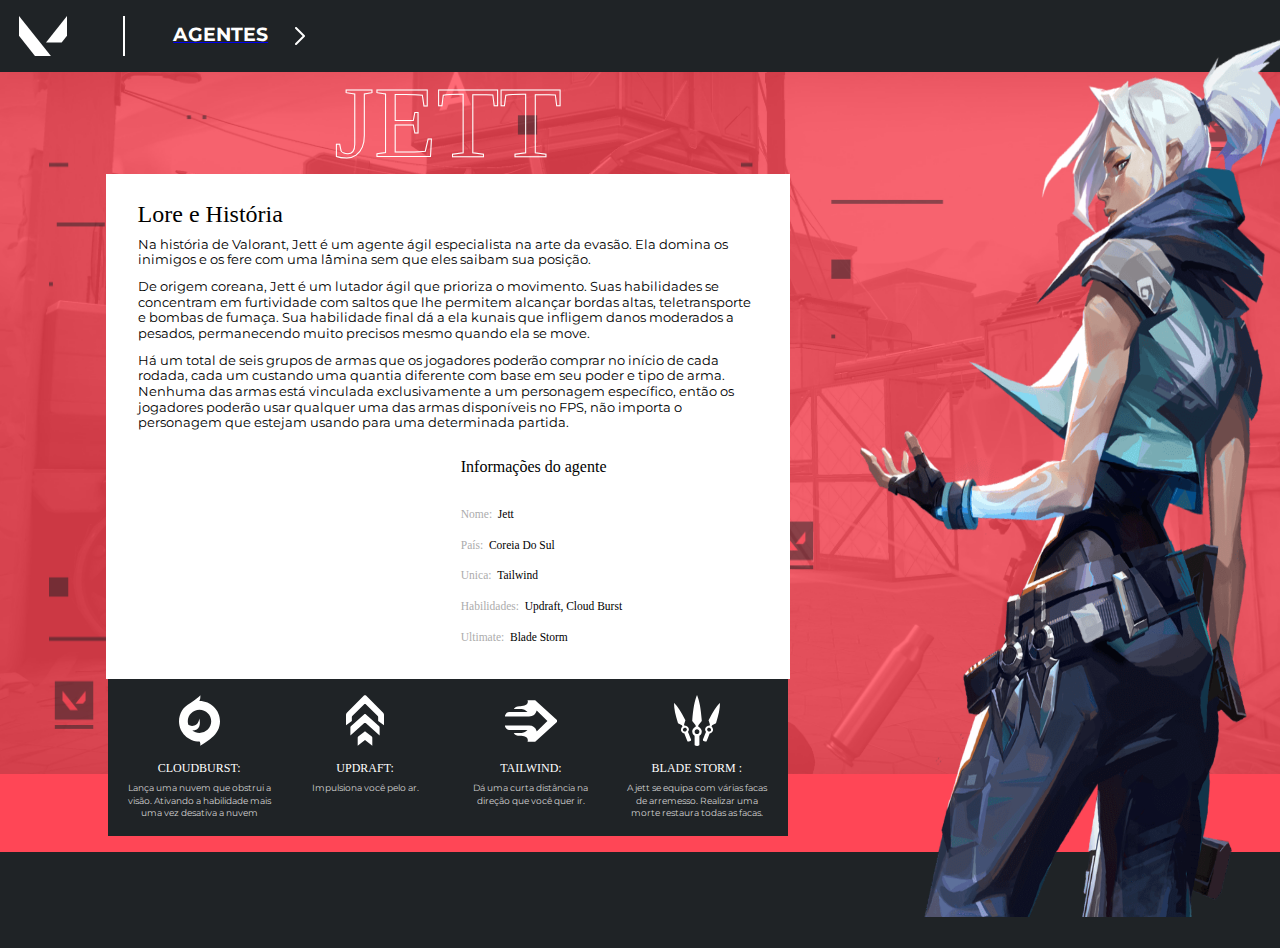
==== valorant--page/assets/Pages/jett.html @ 96baa82c "Adicionando Layout 1920" ====
<!DOCTYPE html>
<html lang="pt-br">
<head>
    <meta charset="UTF-8">
    <meta http-equiv="X-UA-Compatible" content="IE=edge">
    <meta name="viewport" content="width=device-width, initial-scale=1.0">
    <link rel="stylesheet" href="../css/reset.css">
    <link rel="stylesheet" href="../css/styles.css">
    <link rel="preconnect" href="https://fonts.googleapis.com">
    <link rel="preconnect" href="https://fonts.gstatic.com" crossorigin>
    <link href="https://fonts.googleapis.com/css2?family=Montserrat:wght@400;700&display=swap" rel="stylesheet">
    <link href="//db.onlinewebfonts.com/c/2206d6cc490084998d531e8c1b2cbb4a?family=Druk+Wide+Bold" rel="stylesheet" type="text/css"/>
    <link rel="icon" type="image/svg" href="../img/Agents/logo (1).svg">
    <title>Valorant</title>
</head>
<body>
    <header class="cabecalho">
        <img src="../img/Agents/logo (1).svg" alt="Logo do valorant" class="cabecalho__logo">
        <nav class="navbar">
            <a href="/valorant--page/index.html"><h1 class="navbar__titulo">Agentes</h1></a>
            <img src="../img/Agents/OPEN.svg" alt="Botão veja mais agentes" class="navbar__botao">
            <img src="../img/Agents/CLOSE.svg" alt="Botão veja mais agentes" class="navbar__botao2">
            <ul class="navbar__lista">
                <li class="navbar__lista--item">
                    <a href="" class="navbar__lista--link">Phoenix</a>
                </li>
                <li class="navbar__lista--item">
                    <a href="/valorant--page/assets/Pages/jett.html" class="navbar__lista--link">JEtt</a>
                </li>
                <li class="navbar__lista--item">
                    <a href="#" class="navbar__lista--link">Sova</a>
                </li>
                <li class="navbar__lista--item">
                    <a href="#" class="navbar__lista--link">Sage</a>
                </li>
            </ul>
        </nav>
    </header>

    <main class="agente jett__conteudo">
        <section class="section__jett">
            <div class="agente__bloco jett__bloco">
                <h2 class="pagina__titulo jett__titulo">JETT</h2>
                <div class="agente__conteudo">
                    <div class="bloco__lore--texto">
                        <h3 class="agente__bloco--titulo jett__bloco--titulo">Lore e História</h3>
                        <p class="agente__bloco--lore jett__bloco--lore">Na história de Valorant, Jett é um agente ágil especialista na arte da evasão. Ela domina os inimigos e os fere com uma lâmina sem que 
                            eles saibam sua posição.</p>

                        <p class="agente__bloco--lore jett__bloco--lore">De origem coreana, Jett é um lutador ágil que prioriza o movimento. Suas habilidades se concentram em furtividade com saltos que lhe 
                            permitem alcançar bordas altas, teletransporte e bombas de fumaça. Sua habilidade final dá a ela kunais que infligem danos moderados a pesados, permanecendo muito precisos mesmo 
                            quando ela se move.</p>

                        <p class="agente__bloco--lore jett__bloco--lore">Há um total de seis grupos de armas que os jogadores poderão comprar no início de cada rodada, cada um custando uma quantia diferente 
                            com base em seu poder e tipo de arma. Nenhuma das armas está vinculada exclusivamente a um personagem específico, então os jogadores poderão usar qualquer uma das armas disponíveis 
                            no FPS, não importa o personagem que estejam usando para uma determinada partida.</p>
                    </div>

                    <div class="agente__bloco--container jett__bloco--container">
                        <iframe  src="https://www.youtube.com/embed/JOVVEiw21a8" title="YouTube video player" frameborder="0" allow="accelerometer; autoplay; clipboard-write; encrypted-media; gyroscope; picture-in-picture" allowfullscreen class="skill__video"></iframe>
                        <div class="agente__atributos jett__atributos">
                            <h3 class="jett__atributos--titulo agente__atributos--titulo">Informações do agente</h3>
                                <ul class="atributos__lista">
                                    <li class="atributos__lista--items">
                                        <p class="atributo__atributo">Nome:</p>
                                        <p class="atributo__resultado">Jett</p>
                                    </li>
                                    <li class="atributos__lista--items">
                                        <p class="atributo__atributo">País:</p>
                                        <p class="atributo__resultado">Coreia Do Sul</p>
                                    </li>
                                    <li class="atributos__lista--items">
                                        <p class="atributo__atributo">Unica:</p>
                                        <p class="atributo__resultado">Tailwind</p>
                                    </li>
                                    <li class="atributos__lista--items">
                                        <p class="atributo__atributo">Habilidades:</p>
                                        <p class="atributo__resultado">Updraft, Cloud Burst</p>
                                    </li>
                                    <li class="atributos__lista--items">
                                        <p class="atributo__atributo">Ultimate:</p>
                                        <p class="atributo__resultado">Blade Storm</p>
                                    </li>
                                </ul>
                        </div>
                    </div>
                </div>
                <div class="agente__abilidades">
                    <ul class="agente__abilidades--lista">
                        <li class="agentes__abilidade">
                            <div class="habilidade__img--container habilidade__img1">
                                
                            </div>
                            <h4 class="abilidade__titulo">CLOUDBURST:</h4>
                            <p class="abilidade__desc">Lança uma nuvem que obstrui a visão. Ativando a habilidade mais uma vez desativa a nuvem
                            </p>
                        </li>
                        <li class="agentes__abilidade">
                            <div class="habilidade__img--container habilidade__img2">
                                
                            </div>
                            <h4 class="abilidade__titulo">UPDRAFT:</h4>
                            <p class="abilidade__desc">Impulsiona você pelo ar.
                            </p>
                        </li>
                        <li class="agentes__abilidade">
                            <div class="habilidade__img--container habilidade__img3">
                                
                            </div>
                            <h4 class="abilidade__titulo">TAILWIND:</h4>
                            <p class="abilidade__desc">Dá uma curta distância na direção que você quer ir.</p>
                        </li>
                        <li class="agentes__abilidade">
                            <div class="habilidade__img--container habilidade__img4">
                                
                            </div>
                            <h4 class="abilidade__titulo">BLADE STORM :</h4>
                            <p class="abilidade__desc">A jett se equipa com várias facas de arremesso. Realizar uma morte restaura todas as facas.
                            </p>
                        </li>
                    </ul>
                </div>
            </div>
            <img src="../img/jett/jett.png" alt="Agente Jett" class="jett__profile">
            
            
        </section>

    <footer class="rodape">

    </footer>
</body>
<script src="../JS/main.js"></script>
</html>
---- valorant--page/assets/css/styles.css ----
@import url("agents.css");
@import url("sova.css");
@import url("phoenix.css");
@import url("sage.css");
@import url("jett.css");

:root {
    --fonte-principal: 'Montserrat';
    --fonte-secundaria: 'Druk Wide Bold';
    --branco: #FFF;
    --preto: #000;
    --cor-primaria: #FF4656;
    --cor-secundaria: #1F2326;
    --cor-terciaria: #ACACAC;
}

body {
    font-family: var(--fonte-principal);
    font-size: 14px;
    font-weight: 400;
    color: var(--preto);
    background-color: var(--cor-secundaria);
}

/*=========Cabeçalho=========*/

.cabecalho {
    background-color: var(--cor-secundaria);
    color: var(--branco);
    display: flex;
    align-items: center;
}

.cabecalho__logo {
    padding:  0 3.5rem 0 1rem;
    margin: 1rem 1rem 1rem 0.2rem;
    border-right: 2px solid var(--branco);
}

.navbar {
    display: flex;
    align-items: center;
}

.navbar__titulo {
    font-size: 1.2rem;
    font-weight: 700;
    margin: 0 1.2rem 0 2rem;
    text-transform: uppercase;
    cursor: pointer;
    padding-bottom: 0.2rem;
    color: var(--branco);
    text-decoration: none;
}

.navbar__titulo:hover {
    border-bottom: 0.5px solid var(--branco);
}

.navbar__botao {
    padding: 0.5rem;
    cursor: pointer;
}

.navbar__botao2 {
    display: none;
    padding: 0.5rem;
    cursor: pointer;
}

.fechado {
    display: none;
}

.aberto {
    display: flex;
}

.navbar__lista {
    display: none;
    align-items: center;
    gap: 1.7rem;
    margin-left: 1rem;
}

.navbar__lista-actv {
    display: flex;
}

.navbar__lista--link {
    font-size: 1.2rem;
    font-weight: 700;
    color: var(--branco);
    text-decoration: none;
    text-transform: uppercase;
}

/*=========rodape=========*/

.rodape {
    padding: 3rem;
    background-color: var(--cor-secundaria);
}

/*=========Agentes Page=========*/

.agente {
    background-image:url("../img/jett/bg.png");
    background-repeat: no-repeat;
    background-position: top;
    background-size: contain;
    background-color: var(--cor-primaria);
    padding: 0 0 0 0;
}

.agente__bloco {
    display: grid;
    grid-template-columns: 70% 30%;
    grid-template-rows: auto auto auto;
    margin-bottom: 1rem;
}

.pagina__titulo {
    display: inline-block;
    font-family: 'Druk Wide Bold';
    font-size: 8vw;
    font-weight: 500;
    color: transparent;
    -webkit-text-stroke: 1px var(--branco);
    justify-self: center;
}

.agente__conteudo {
    background-color: var(--branco);
    width: 51vw;
    height: 52.5vh;
    padding: 1rem;
    grid-column: 1;
    grid-row: 2;
    justify-self: center;
}

.agente__bloco--titulo {
    display: inline-block;
    font-family: var(--fonte-secundaria);
    font-weight: 500;
    font-size: 1.5rem;
    margin: 0.7rem 0 0 1rem;
}

.agente__bloco--lore {
    font-family: var(--fonte-principal);
    line-height: 120%;
    margin: 0.7rem 1rem;
    font-size: 13px;
}

.agente__bloco--container {
    display: flex;
    gap: 2.5rem;
}

.skill__video {
    position: absolute;
    left: 4vw;
    width: 30.35vw;
    height: 28vh;
}

.agente__atributos {
    margin-left: 26.5vw;
    display: flex;
    flex-direction: column;
    gap: 1rem;
}

.agente__atributos--titulo {
    font-family: var(--fonte-secundaria);
    font-size: 1rem;
    margin: 1.1rem 0;
}

.atributos__lista {
    font-family: var(--fonte-secundaria);
    font-size: 11.5px;
    display: flex;
    flex-direction: column;
    gap: 1.2rem;
}

.atributos__lista--items {
    display: flex;
    gap: 0.5em;
}

.atributo__atributo {
    color: var(--cor-terciaria);
}

.agente__abilidades {
    width: 53.1vw;
    background-color: var(--cor-secundaria);
    grid-column: 1;
    grid-row: 3;
    justify-self: center;
}

.agente__abilidades--lista {
    display: grid;
    grid-template-columns: 25% 25% 25% 25%;
    padding: 0.5rem;
    text-align: center;
    color: var(--branco);
}

.agentes__abilidade {
    display: flex;
    flex-direction: column;
    align-items: center;
    justify-content: flex-start;
    padding: 0.5rem;
}

.habilidade__img--container {
    height: 4vw;
    width: 4vw;
    background-position: center;
    background-size: contain;
    background-repeat: no-repeat;
}

.habilidade__img1 {
    background-image: url("../img/jett/skill-1.svg");
}

.habilidade__img2 {
    background-image: url("../img/jett/skill-2.svg");
}

.habilidade__img3 {
    background-image: url("../img/jett/skill-3.svg");
}

.habilidade__img4 {
    background-image: url("../img/jett/skill-4.svg");
}

.habilidade__img1:hover {
    background-image: url("../img/jett/skill-1-active.svg");
}

.habilidade__img2:hover {
    background-image: url("../img/jett/skill-2-active.svg");
}

.habilidade__img3:hover {
    background-image: url("../img/jett/skill-3-active.svg");
}

.habilidade__img4:hover {
    background-image: url("../img/jett/skill-4-active.svg");
}

.abilidade__titulo {
    font-family: var(--fonte-secundaria);
    font-size: 12px;
    margin: 1rem 0 0.5rem;
}

.abilidade__desc {
    font-size: 9px;
    color: rgb(209, 209, 209);
    line-height: 140%;
}

@media screen and (min-width: 1920px) {
    .agente__bloco {
        margin-bottom: 6rem;
    }
    
    .pagina__titulo {
        font-size: 9vw;
    }
    
    .agente__conteudo {
        width: 51vw;
        height: 52.5vh;
        padding: 1rem;
    }
    
    .agente__bloco--titulo {
        font-size: 2.5rem;
        margin: 0.7rem 0 0 1rem;
    }
    
    .agente__bloco--lore {
        line-height: 125%;
        margin: 1rem 1rem;
        font-size: 1rem;
    }

    .skill__video {
        left: 4.4vw;
        width: 28.1vw;
        height: 27.5vh;
    }

    .agente__atributos--titulo {
        font-size: 1.6rem;
        margin: 1.1rem 0;
    }
    
    .atributos__lista {
        font-size: 1rem;
        gap: 1.5rem;
    }

    .agente__atributos {
        margin-left: 25.5vw;
    }

    .abilidade__titulo {
        font-size: 1rem;
    }
    
    .abilidade__desc {
        font-size: 0.7rem;
    }
}
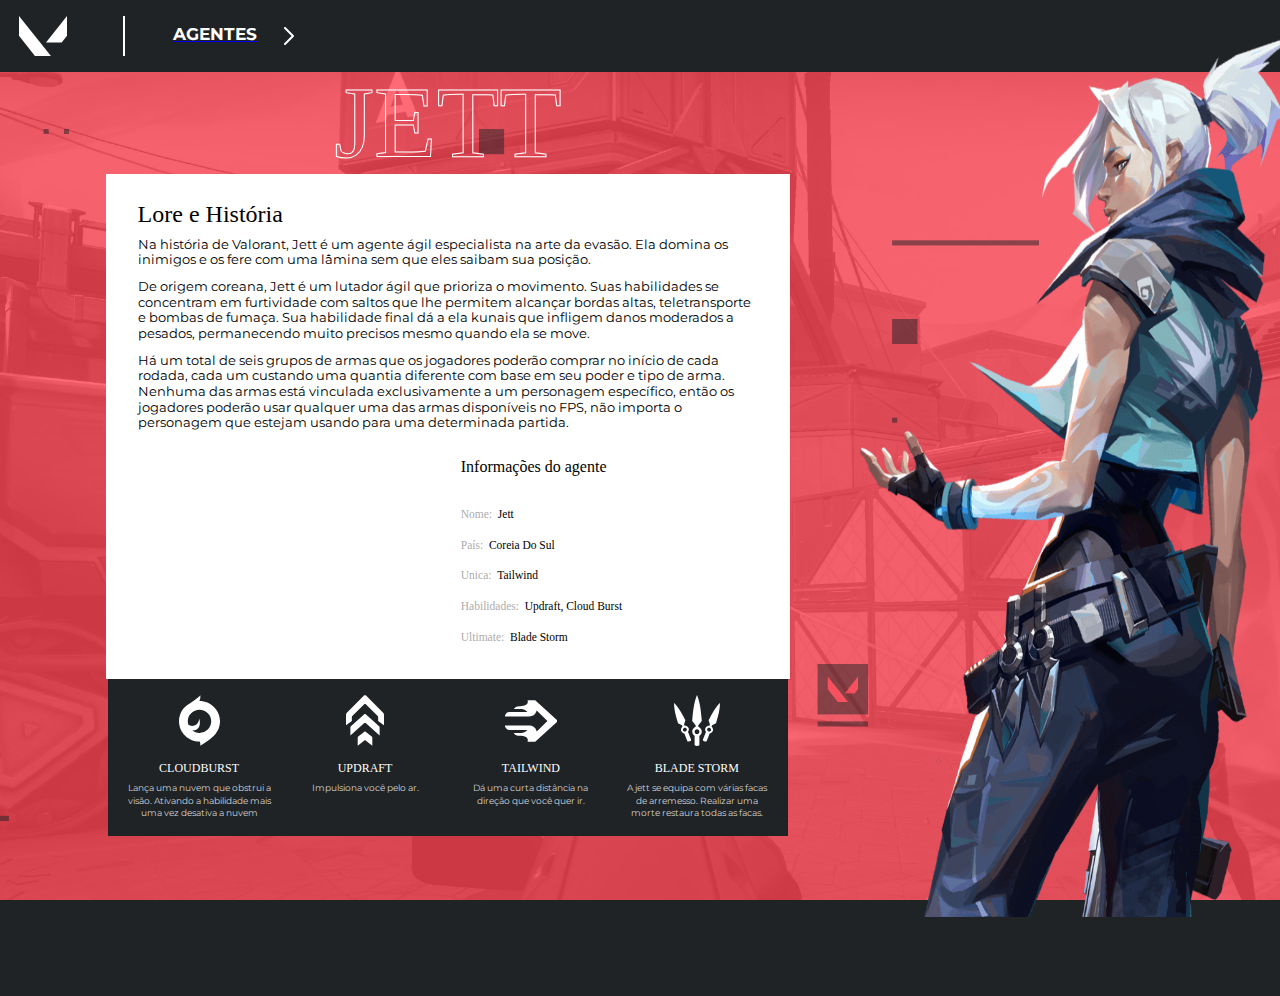
==== commit 7f711df6: "adicionando layout 1920px 1024px 1629px" ====
--- a/valorant--page/assets/Pages/jett.html
+++ b/valorant--page/assets/Pages/jett.html
@@ -85,37 +85,37 @@
                         </div>
                     </div>
                 </div>
-                <div class="agente__abilidades">
-                    <ul class="agente__abilidades--lista">
-                        <li class="agentes__abilidade">
+                <div class="agente__habilidades ">
+                    <ul class="agente__habilidades--lista">
+                        <li class="agentes__habilidade habilidade1">
                             <div class="habilidade__img--container habilidade__img1">
                                 
                             </div>
-                            <h4 class="abilidade__titulo">CLOUDBURST:</h4>
-                            <p class="abilidade__desc">Lança uma nuvem que obstrui a visão. Ativando a habilidade mais uma vez desativa a nuvem
+                            <h4 class="habilidade__titulo ">CLOUDBURST</h4>
+                            <p class="habilidade__desc">Lança uma nuvem que obstrui a visão. Ativando a habilidade mais uma vez desativa a nuvem
                             </p>
                         </li>
-                        <li class="agentes__abilidade">
+                        <li class="agentes__habilidade habilidade2">
                             <div class="habilidade__img--container habilidade__img2">
                                 
                             </div>
-                            <h4 class="abilidade__titulo">UPDRAFT:</h4>
-                            <p class="abilidade__desc">Impulsiona você pelo ar.
+                            <h4 class="habilidade__titulo">UPDRAFT</h4>
+                            <p class="habilidade__desc">Impulsiona você pelo ar.
                             </p>
                         </li>
-                        <li class="agentes__abilidade">
+                        <li class="agentes__habilidade habilidade3">
                             <div class="habilidade__img--container habilidade__img3">
                                 
                             </div>
-                            <h4 class="abilidade__titulo">TAILWIND:</h4>
-                            <p class="abilidade__desc">Dá uma curta distância na direção que você quer ir.</p>
+                            <h4 class="habilidade__titulo">TAILWIND</h4>
+                            <p class="habilidade__desc">Dá uma curta distância na direção que você quer ir.</p>
                         </li>
-                        <li class="agentes__abilidade">
+                        <li class="agentes__habilidade habilidade4">
                             <div class="habilidade__img--container habilidade__img4">
                                 
                             </div>
-                            <h4 class="abilidade__titulo">BLADE STORM :</h4>
-                            <p class="abilidade__desc">A jett se equipa com várias facas de arremesso. Realizar uma morte restaura todas as facas.
+                            <h4 class="habilidade__titulo">BLADE STORM</h4>
+                            <p class="habilidade__desc">A jett se equipa com várias facas de arremesso. Realizar uma morte restaura todas as facas.
                             </p>
                         </li>
                     </ul>
--- a/valorant--page/assets/css/styles.css
+++ b/valorant--page/assets/css/styles.css
@@ -43,7 +43,7 @@
 }
 
 .navbar__titulo {
-    font-size: 1.2rem;
+    font-size: 1.05rem;
     font-weight: 700;
     margin: 0 1.2rem 0 2rem;
     text-transform: uppercase;
@@ -108,7 +108,7 @@
     background-image:url("../img/jett/bg.png");
     background-repeat: no-repeat;
     background-position: top;
-    background-size: contain;
+    background-size: cover;
     background-color: var(--cor-primaria);
     padding: 0 0 0 0;
 }
@@ -163,8 +163,8 @@
 .skill__video {
     position: absolute;
     left: 4vw;
-    width: 30.35vw;
-    height: 28vh;
+    width: 30vw;
+    height: 17vw;
 }
 
 .agente__atributos {
@@ -197,15 +197,16 @@
     color: var(--cor-terciaria);
 }
 
-.agente__abilidades {
+.agente__habilidades {
     width: 53.1vw;
     background-color: var(--cor-secundaria);
     grid-column: 1;
     grid-row: 3;
     justify-self: center;
-}
-
-.agente__abilidades--lista {
+    margin-bottom: 3rem;
+}
+
+.agente__habilidades--lista {
     display: grid;
     grid-template-columns: 25% 25% 25% 25%;
     padding: 0.5rem;
@@ -213,7 +214,7 @@
     color: var(--branco);
 }
 
-.agentes__abilidade {
+.agentes__habilidade {
     display: flex;
     flex-direction: column;
     align-items: center;
@@ -261,21 +262,148 @@
     background-image: url("../img/jett/skill-4-active.svg");
 }
 
-.abilidade__titulo {
+.habilidade__titulo {
     font-family: var(--fonte-secundaria);
     font-size: 12px;
     margin: 1rem 0 0.5rem;
 }
 
-.abilidade__desc {
+.habilidade__desc {
     font-size: 9px;
     color: rgb(209, 209, 209);
     line-height: 140%;
 }
 
+@media screen and (max-width: 1024px) {
+    .agente {
+        background-size: cover;
+    }
+
+    .agente__bloco {
+        margin-bottom: 1rem;
+        grid-template-columns: 54% 10% auto;
+    }
+    
+    .agente__conteudo {
+        width: 48vw;
+        height: 50vh;
+        padding: 1rem;
+        justify-self: end;
+        margin-bottom: 5rem;
+    }
+    
+    .agente__bloco--titulo {
+        font-size: 1.5rem;
+        margin: 0.7rem 0 0 1rem;
+    }
+    
+    .agente__bloco--lore {
+        line-height: 125%;
+        margin: 1rem 1rem;
+        font-size: 0.75rem;
+    }
+
+    .skill__video {
+        top: 68vh;
+        left: 4.4vw;
+        width: 57.5vw;
+        height: 43vh;
+        display: none;
+    }
+
+    .agente__atributos--titulo {
+        font-size: 1.1rem;
+        margin: 1.1rem 0;
+    }
+
+    .atributos__lista {
+        flex-direction: row;
+        flex-wrap: wrap;
+        font-size: 0.7rem;
+        gap: 1.2rem;
+    }
+
+    .agente__atributos {
+        margin-left: 1rem;
+    }
+
+    .agente__habilidades {
+        grid-column: 2;
+        grid-row: 2;
+        justify-self: start;
+    }
+
+    .agente__habilidades {
+        background-color: var(--cor-secundaria);
+        width: 10vw;
+        height: 53.8vh;
+    }
+    
+    .agente__habilidades--lista {
+        display: flex;
+        flex-direction: column;
+        padding: 0.5rem;
+        align-items: center;
+        color: var(--branco);
+        gap: 1.5rem;
+    }
+    
+    .agentes__habilidade {
+        display: flex;
+        flex-direction: column;
+        align-items: center;
+        justify-content: flex-start;
+        padding: 0.5rem;
+    }
+
+    .habilidade__titulo {
+        font-size: 0.6rem;
+    }
+    
+    .habilidade__desc {
+        display: none;
+    }
+}
+
+@media screen and (min-width: 1629px) {
+    .agente__conteudo {
+        width: 50.5vw;
+        height: 55.5vh;
+        padding: 1.1rem;
+    }
+
+    .skill__video {
+        top: 50.5vh;
+        height: 31.5vh;
+    }
+
+    .agente__atributos {
+        margin-left: 27.5vw;
+    }
+    
+    .agente__atributos--titulo {
+        font-size: 1.15rem;
+    }
+    
+    .atributos__lista {
+        font-size: 12px;
+        gap: 1.7rem;
+    }
+
+    .agente__habilidades {
+        width: 52.7vw;
+        margin-bottom: 2rem;
+    }
+
+}
+
 @media screen and (min-width: 1920px) {
+    .agente {
+        background-size: cover;
+    }
+
     .agente__bloco {
-        margin-bottom: 6rem;
+        margin-bottom: 4.2rem;
     }
     
     .pagina__titulo {
@@ -284,7 +412,7 @@
     
     .agente__conteudo {
         width: 51vw;
-        height: 52.5vh;
+        height: 30vw;
         padding: 1rem;
     }
     
@@ -296,34 +424,40 @@
     .agente__bloco--lore {
         line-height: 125%;
         margin: 1rem 1rem;
-        font-size: 1rem;
+        font-size: 0.95rem;
     }
 
     .skill__video {
+        top: 28.9vw;
         left: 4.4vw;
         width: 28.1vw;
-        height: 27.5vh;
+        height: 15.5vw;
     }
 
     .agente__atributos--titulo {
         font-size: 1.6rem;
         margin: 1.1rem 0;
     }
+
+    .agente__habilidades {
+        width: 52.79vw;
+        margin-bottom: 0.9rem;
+    }
     
     .atributos__lista {
-        font-size: 1rem;
-        gap: 1.5rem;
+        font-size: 0.9rem;
+        gap: 1.7rem;
     }
 
     .agente__atributos {
         margin-left: 25.5vw;
     }
 
-    .abilidade__titulo {
+    .habilidade__titulo {
         font-size: 1rem;
     }
     
-    .abilidade__desc {
-        font-size: 0.7rem;
+    .habilidade__desc {
+        font-size: 0.65rem;
     }
 }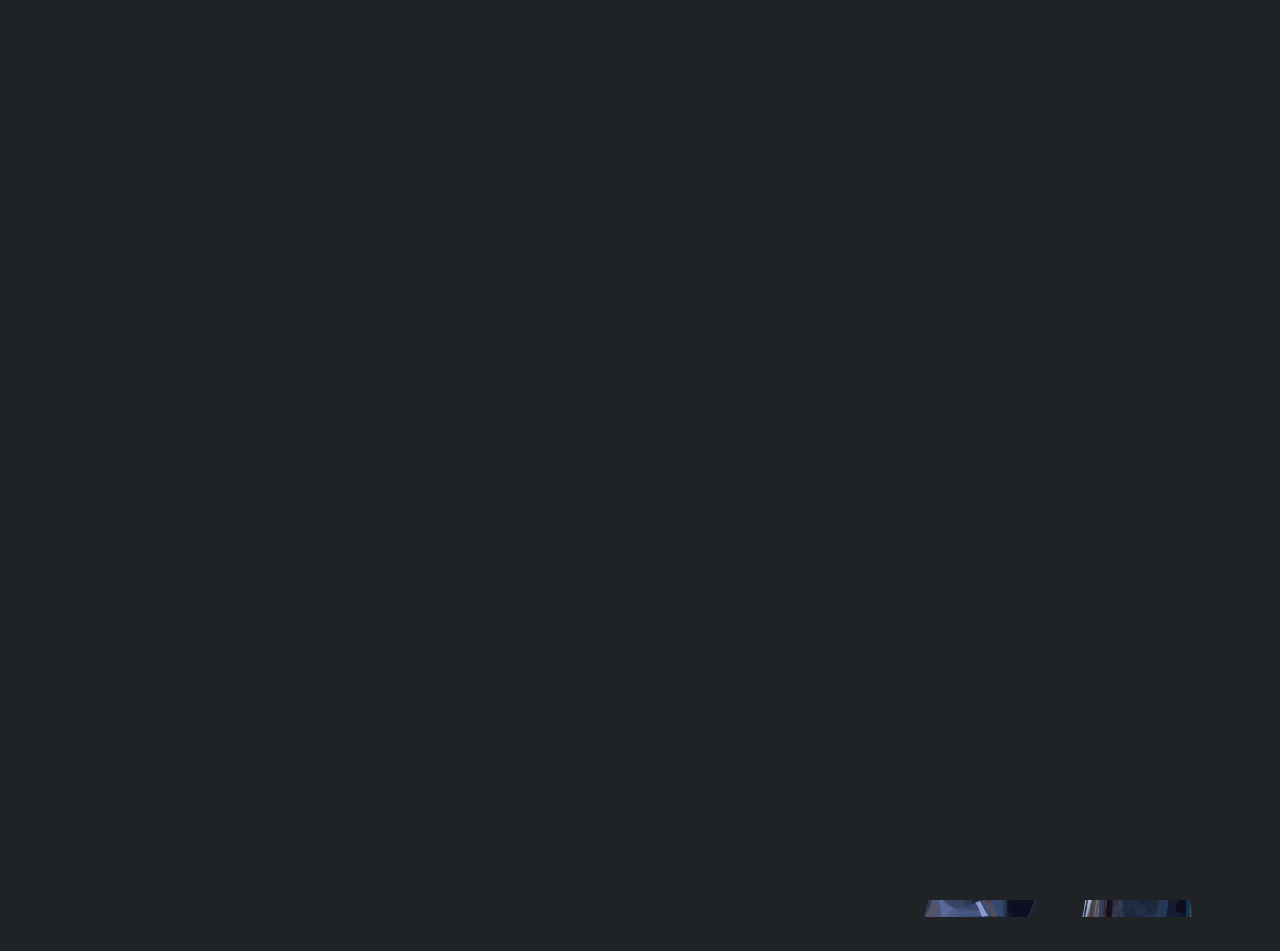
==== commit 30faabbd: "Adicionando preloader a page.jett" ====
--- a/valorant--page/assets/Pages/jett.html
+++ b/valorant--page/assets/Pages/jett.html
@@ -14,6 +14,15 @@
     <title>Valorant</title>
 </head>
 <body>
+    <div id="preloader">
+        <div class="inner">
+           <div class="bolas">
+              <div></div>
+              <div></div>
+              <div></div>                    
+           </div>
+        </div>
+    </div>
     <header class="cabecalho">
         <img src="../img/Agents/logo (1).svg" alt="Logo do valorant" class="cabecalho__logo">
         <nav class="navbar">
@@ -130,5 +139,6 @@
 
     </footer>
 </body>
+<script src="../JS/preloader.js"></script>
 <script src="../JS/main.js"></script>
 </html>--- a/valorant--page/assets/css/styles.css
+++ b/valorant--page/assets/css/styles.css
@@ -20,6 +20,68 @@
     font-weight: 400;
     color: var(--preto);
     background-color: var(--cor-secundaria);
+}
+
+/*=========Preloader=========*/
+
+#preloader {
+    position:fixed;
+    top:0;
+    left:0;
+    right:0;
+    bottom:0;
+    background-color:var(--cor-secundaria); /* cor do background que vai ocupar o body */
+    z-index:999; /* z-index para jogar para frente e sobrepor tudo */
+}
+#preloader .inner {
+    position: absolute;
+    top: 50%; /* centralizar a parte interna do preload (onde fica a animação)*/
+    left: 50%;
+    transform: translate(-50%, -50%);  
+}
+.bolas > div {
+  display: inline-block;
+  background-color: #fff;
+  width: 25px;
+  height: 25px;
+  border-radius: 100%;
+  margin: 3px;
+  -webkit-animation-fill-mode: both;
+  animation-fill-mode: both;
+  animation-name: animarBola;
+  animation-timing-function: linear;
+  animation-iteration-count: infinite;
+   
+}
+.bolas > div:nth-child(1) {
+    animation-duration:1.2s ;
+    animation-delay: 0;
+}
+.bolas > div:nth-child(2) {
+    animation-duration: 1.2s ;
+    animation-delay: 0.16s;
+}
+.bolas > div:nth-child(3) {
+    animation-duration: 1.2s  ;
+    animation-delay: 0.32s;
+}
+ 
+@keyframes animarBola {
+  0% {
+    -webkit-transform: scale(1);
+    transform: scale(1);
+    opacity: 1;
+  }
+  16% {
+    -webkit-transform: scale(0.1);
+    transform: scale(0.1);
+    opacity: 0.7;
+  }
+  33% {
+    -webkit-transform: scale(1);
+    transform: scale(1);
+    opacity: 1; 
+  } 
 }
 
 /*=========Cabeçalho=========*/
@@ -133,7 +195,7 @@
 .agente__conteudo {
     background-color: var(--branco);
     width: 51vw;
-    height: 52.5vh;
+    height: 33.4vw;
     padding: 1rem;
     grid-column: 1;
     grid-row: 2;
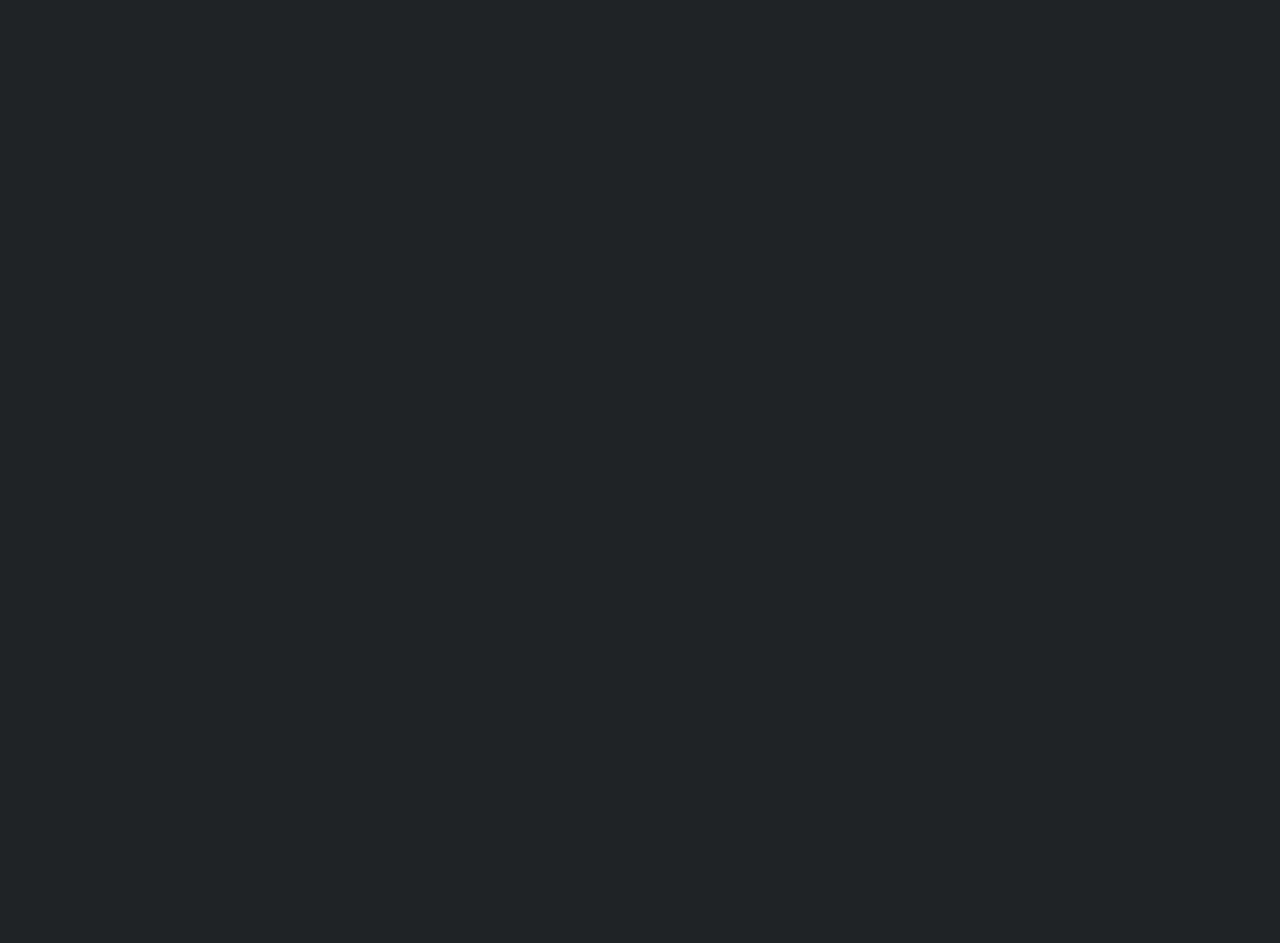
==== commit 2535a539: "arrumando problemas de responsividade" ====
--- a/valorant--page/assets/Pages/jett.html
+++ b/valorant--page/assets/Pages/jett.html
@@ -131,10 +131,9 @@
                 </div>
             </div>
             <img src="../img/jett/jett.png" alt="Agente Jett" class="jett__profile">
-            
-            
         </section>
-
+    </main>
+    
     <footer class="rodape">
 
     </footer>
--- a/valorant--page/assets/css/styles.css
+++ b/valorant--page/assets/css/styles.css
@@ -14,6 +14,10 @@
     --cor-terciaria: #ACACAC;
 }
 
+::-webkit-scrollbar {
+    display: none;
+}
+
 body {
     font-family: var(--fonte-principal);
     font-size: 14px;
@@ -35,7 +39,7 @@
 }
 #preloader .inner {
     position: absolute;
-    top: 50%; /* centralizar a parte interna do preload (onde fica a animação)*/
+    top: 50%; /* centralizar a parte interna do preload */
     left: 50%;
     transform: translate(-50%, -50%);  
 }
@@ -179,7 +183,7 @@
     display: grid;
     grid-template-columns: 70% 30%;
     grid-template-rows: auto auto auto;
-    margin-bottom: 1rem;
+    margin-bottom: 0.5rem;
 }
 
 .pagina__titulo {
@@ -328,6 +332,7 @@
     font-family: var(--fonte-secundaria);
     font-size: 12px;
     margin: 1rem 0 0.5rem;
+    cursor: pointer;
 }
 
 .habilidade__desc {
@@ -348,34 +353,30 @@
     
     .agente__conteudo {
         width: 48vw;
-        height: 50vh;
-        padding: 1rem;
+        height: 41.31vw;
+        padding: 0.6rem;
         justify-self: end;
-        margin-bottom: 5rem;
+        margin-bottom: 2.5rem;
     }
     
     .agente__bloco--titulo {
-        font-size: 1.5rem;
+        font-size: 1.3rem;
         margin: 0.7rem 0 0 1rem;
     }
     
     .agente__bloco--lore {
         line-height: 125%;
         margin: 1rem 1rem;
-        font-size: 0.75rem;
+        font-size: 0.7rem;
     }
 
     .skill__video {
-        top: 68vh;
-        left: 4.4vw;
-        width: 57.5vw;
-        height: 43vh;
         display: none;
     }
 
     .agente__atributos--titulo {
         font-size: 1.1rem;
-        margin: 1.1rem 0;
+        margin: 1rem 0;
     }
 
     .atributos__lista {
@@ -398,7 +399,7 @@
     .agente__habilidades {
         background-color: var(--cor-secundaria);
         width: 10vw;
-        height: 53.8vh;
+        height: 64.5vh;
     }
     
     .agente__habilidades--lista {
@@ -407,7 +408,7 @@
         padding: 0.5rem;
         align-items: center;
         color: var(--branco);
-        gap: 1.5rem;
+        gap: 1.3rem;
     }
     
     .agentes__habilidade {
@@ -430,12 +431,12 @@
 @media screen and (min-width: 1629px) {
     .agente__conteudo {
         width: 50.5vw;
-        height: 55.5vh;
+        height: 29.2vw;
         padding: 1.1rem;
     }
 
     .skill__video {
-        top: 50.5vh;
+        top: 57.66vh;
         height: 31.5vh;
     }
 
@@ -454,7 +455,7 @@
 
     .agente__habilidades {
         width: 52.7vw;
-        margin-bottom: 2rem;
+        margin-bottom: 4rem;
     }
 
 }
@@ -465,7 +466,7 @@
     }
 
     .agente__bloco {
-        margin-bottom: 4.2rem;
+        margin-bottom: 0.6rem;
     }
     
     .pagina__titulo {
@@ -474,7 +475,7 @@
     
     .agente__conteudo {
         width: 51vw;
-        height: 30vw;
+        height: 30.08vw;
         padding: 1rem;
     }
     
@@ -490,7 +491,7 @@
     }
 
     .skill__video {
-        top: 28.9vw;
+        top: 29vw;
         left: 4.4vw;
         width: 28.1vw;
         height: 15.5vw;
@@ -501,11 +502,6 @@
         margin: 1.1rem 0;
     }
 
-    .agente__habilidades {
-        width: 52.79vw;
-        margin-bottom: 0.9rem;
-    }
-    
     .atributos__lista {
         font-size: 0.9rem;
         gap: 1.7rem;
@@ -515,6 +511,11 @@
         margin-left: 25.5vw;
     }
 
+    .agente__habilidades {
+        width: 52.79vw;
+        margin-bottom: 8rem;
+    }
+
     .habilidade__titulo {
         font-size: 1rem;
     }
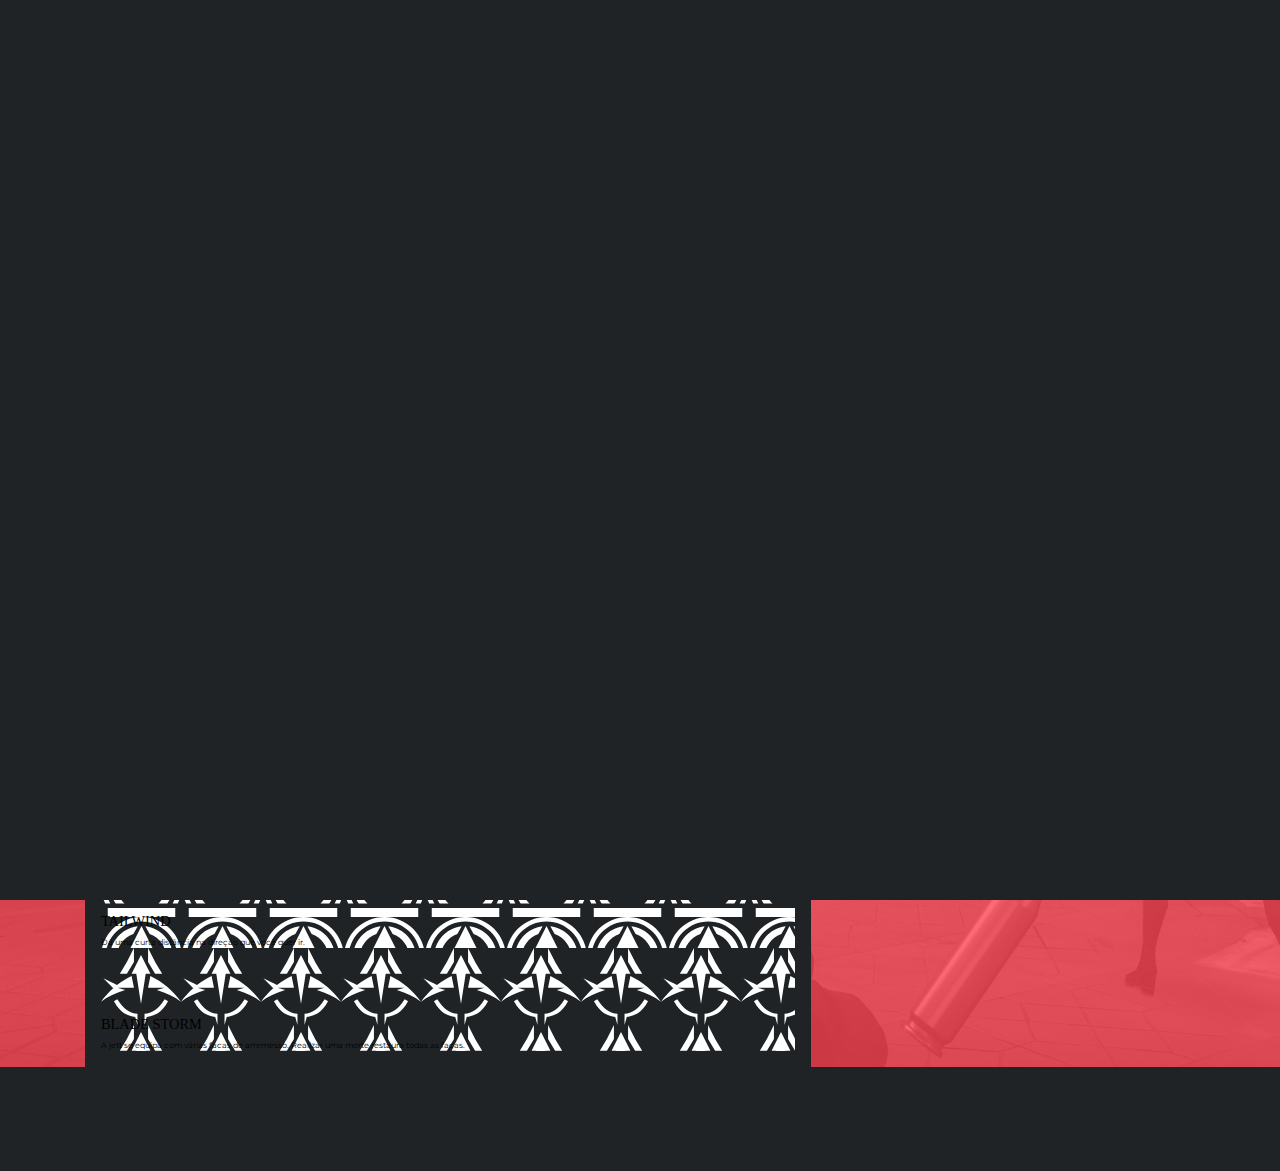
==== commit c0eb2120: "adicionando pages link" ====
--- a/valorant--page/assets/Pages/jett.html
+++ b/valorant--page/assets/Pages/jett.html
@@ -31,16 +31,16 @@
             <img src="../img/Agents/CLOSE.svg" alt="Botão veja mais agentes" class="navbar__botao2">
             <ul class="navbar__lista">
                 <li class="navbar__lista--item">
-                    <a href="" class="navbar__lista--link">Phoenix</a>
+                    <a href="/valorant--page/assets/Pages/phoenix.html" class="navbar__lista--link">Phoenix</a>
                 </li>
                 <li class="navbar__lista--item">
                     <a href="/valorant--page/assets/Pages/jett.html" class="navbar__lista--link">JEtt</a>
                 </li>
                 <li class="navbar__lista--item">
-                    <a href="#" class="navbar__lista--link">Sova</a>
+                    <a href="/valorant--page/assets/Pages/sova.html" class="navbar__lista--link">Sova</a>
                 </li>
                 <li class="navbar__lista--item">
-                    <a href="#" class="navbar__lista--link">Sage</a>
+                    <a href="/valorant--page/assets/Pages/sage.html" class="navbar__lista--link">Sage</a>
                 </li>
             </ul>
         </nav>
--- a/valorant--page/assets/css/styles.css
+++ b/valorant--page/assets/css/styles.css
@@ -171,12 +171,12 @@
 /*=========Agentes Page=========*/
 
 .agente {
-    background-image:url("../img/jett/bg.png");
+    background-image: url("../img/jett/bg.png");
     background-repeat: no-repeat;
     background-position: top;
     background-size: cover;
     background-color: var(--cor-primaria);
-    padding: 0 0 0 0;
+    padding: 0;
 }
 
 .agente__bloco {
@@ -186,20 +186,20 @@
     margin-bottom: 0.5rem;
 }
 
-.pagina__titulo {
+.agente__titulo {
     display: inline-block;
-    font-family: 'Druk Wide Bold';
+    font-family: var(--fonte-secundaria);
     font-size: 8vw;
-    font-weight: 500;
     color: transparent;
     -webkit-text-stroke: 1px var(--branco);
     justify-self: center;
+    text-transform: uppercase;
 }
 
 .agente__conteudo {
     background-color: var(--branco);
-    width: 51vw;
-    height: 33.4vw;
+    width: 52vw;
+    height: 39.5vw;
     padding: 1rem;
     grid-column: 1;
     grid-row: 2;
@@ -216,14 +216,14 @@
 
 .agente__bloco--lore {
     font-family: var(--fonte-principal);
-    line-height: 120%;
+    line-height: 130%;
     margin: 0.7rem 1rem;
-    font-size: 13px;
 }
 
 .agente__bloco--container {
     display: flex;
     gap: 2.5rem;
+
 }
 
 .skill__video {
@@ -234,293 +234,103 @@
 }
 
 .agente__atributos {
-    margin-left: 26.5vw;
     display: flex;
     flex-direction: column;
     gap: 1rem;
+    margin-left: 27.2vw;
+    font-family: var(--fonte-secundaria);
 }
 
 .agente__atributos--titulo {
-    font-family: var(--fonte-secundaria);
     font-size: 1rem;
     margin: 1.1rem 0;
 }
 
 .atributos__lista {
-    font-family: var(--fonte-secundaria);
-    font-size: 11.5px;
+    font-size: 0.8rem;
     display: flex;
     flex-direction: column;
     gap: 1.2rem;
 }
 
-.atributos__lista--items {
-    display: flex;
-    gap: 0.5em;
+.atributos__lista--itens {
+    display: flex;
+    gap: 0.5em
 }
 
 .atributo__atributo {
     color: var(--cor-terciaria);
 }
 
+.atributo__resultado {
+    color: var(--cor-secundaria);
+}
+
 .agente__habilidades {
-    width: 53.1vw;
-    background-color: var(--cor-secundaria);
     grid-column: 1;
     grid-row: 3;
+    background-color: var(--cor-secundaria);
+    width: 54.23vw;
     justify-self: center;
-    margin-bottom: 3rem;
-}
-
-.agente__habilidades--lista {
+    padding: 1rem;
+}
+
+.agentes__habilidades--lista {
+   /*display: flex;
+    justify-content: center;
+    gap: 0.5rem;
+    align-items: center;*/
     display: grid;
     grid-template-columns: 25% 25% 25% 25%;
-    padding: 0.5rem;
+    padding: 0.25rem;
     text-align: center;
     color: var(--branco);
-}
-
-.agentes__habilidade {
+    align-items: center;
+    justify-content: center;
+}¨
+
+.agente__habilidade {
     display: flex;
     flex-direction: column;
     align-items: center;
     justify-content: flex-start;
-    padding: 0.5rem;
+    padding: 0.25rem;
 }
 
 .habilidade__img--container {
     height: 4vw;
     width: 4vw;
     background-position: center;
+    background-repeat: no-repeat;
     background-size: contain;
-    background-repeat: no-repeat;
-}
-
-.habilidade__img1 {
-    background-image: url("../img/jett/skill-1.svg");
-}
-
-.habilidade__img2 {
-    background-image: url("../img/jett/skill-2.svg");
-}
-
-.habilidade__img3 {
-    background-image: url("../img/jett/skill-3.svg");
-}
-
-.habilidade__img4 {
-    background-image: url("../img/jett/skill-4.svg");
-}
-
-.habilidade__img1:hover {
-    background-image: url("../img/jett/skill-1-active.svg");
-}
-
-.habilidade__img2:hover {
-    background-image: url("../img/jett/skill-2-active.svg");
-}
-
-.habilidade__img3:hover {
-    background-image: url("../img/jett/skill-3-active.svg");
-}
-
-.habilidade__img4:hover {
-    background-image: url("../img/jett/skill-4-active.svg");
+    cursor: pointer;
+    display: inline-block;
+}
+
+.habilidade1 {
+    background-image: url('../img/Sova/skill-1.svg');
+}
+
+.habilidade2 {
+    background-image: url('../img/Sova/skill-2.svg');
+}
+
+.habilidade3 {
+    background-image: url('../img/Sova/skill-3.svg');
+}
+
+.habilidade4 {
+    background-image: url('../img/Sova/skill-4.svg');
 }
 
 .habilidade__titulo {
     font-family: var(--fonte-secundaria);
-    font-size: 12px;
-    margin: 1rem 0 0.5rem;
+    font-size: 0.9rem;
+    margin: 1rem 0 0.5rem 0;
     cursor: pointer;
 }
 
 .habilidade__desc {
-    font-size: 9px;
-    color: rgb(209, 209, 209);
+    font-size: 0.5rem;
     line-height: 140%;
-}
-
-@media screen and (max-width: 1024px) {
-    .agente {
-        background-size: cover;
-    }
-
-    .agente__bloco {
-        margin-bottom: 1rem;
-        grid-template-columns: 54% 10% auto;
-    }
-    
-    .agente__conteudo {
-        width: 48vw;
-        height: 41.31vw;
-        padding: 0.6rem;
-        justify-self: end;
-        margin-bottom: 2.5rem;
-    }
-    
-    .agente__bloco--titulo {
-        font-size: 1.3rem;
-        margin: 0.7rem 0 0 1rem;
-    }
-    
-    .agente__bloco--lore {
-        line-height: 125%;
-        margin: 1rem 1rem;
-        font-size: 0.7rem;
-    }
-
-    .skill__video {
-        display: none;
-    }
-
-    .agente__atributos--titulo {
-        font-size: 1.1rem;
-        margin: 1rem 0;
-    }
-
-    .atributos__lista {
-        flex-direction: row;
-        flex-wrap: wrap;
-        font-size: 0.7rem;
-        gap: 1.2rem;
-    }
-
-    .agente__atributos {
-        margin-left: 1rem;
-    }
-
-    .agente__habilidades {
-        grid-column: 2;
-        grid-row: 2;
-        justify-self: start;
-    }
-
-    .agente__habilidades {
-        background-color: var(--cor-secundaria);
-        width: 10vw;
-        height: 64.5vh;
-    }
-    
-    .agente__habilidades--lista {
-        display: flex;
-        flex-direction: column;
-        padding: 0.5rem;
-        align-items: center;
-        color: var(--branco);
-        gap: 1.3rem;
-    }
-    
-    .agentes__habilidade {
-        display: flex;
-        flex-direction: column;
-        align-items: center;
-        justify-content: flex-start;
-        padding: 0.5rem;
-    }
-
-    .habilidade__titulo {
-        font-size: 0.6rem;
-    }
-    
-    .habilidade__desc {
-        display: none;
-    }
-}
-
-@media screen and (min-width: 1629px) {
-    .agente__conteudo {
-        width: 50.5vw;
-        height: 29.2vw;
-        padding: 1.1rem;
-    }
-
-    .skill__video {
-        top: 57.66vh;
-        height: 31.5vh;
-    }
-
-    .agente__atributos {
-        margin-left: 27.5vw;
-    }
-    
-    .agente__atributos--titulo {
-        font-size: 1.15rem;
-    }
-    
-    .atributos__lista {
-        font-size: 12px;
-        gap: 1.7rem;
-    }
-
-    .agente__habilidades {
-        width: 52.7vw;
-        margin-bottom: 4rem;
-    }
-
-}
-
-@media screen and (min-width: 1920px) {
-    .agente {
-        background-size: cover;
-    }
-
-    .agente__bloco {
-        margin-bottom: 0.6rem;
-    }
-    
-    .pagina__titulo {
-        font-size: 9vw;
-    }
-    
-    .agente__conteudo {
-        width: 51vw;
-        height: 30.08vw;
-        padding: 1rem;
-    }
-    
-    .agente__bloco--titulo {
-        font-size: 2.5rem;
-        margin: 0.7rem 0 0 1rem;
-    }
-    
-    .agente__bloco--lore {
-        line-height: 125%;
-        margin: 1rem 1rem;
-        font-size: 0.95rem;
-    }
-
-    .skill__video {
-        top: 29vw;
-        left: 4.4vw;
-        width: 28.1vw;
-        height: 15.5vw;
-    }
-
-    .agente__atributos--titulo {
-        font-size: 1.6rem;
-        margin: 1.1rem 0;
-    }
-
-    .atributos__lista {
-        font-size: 0.9rem;
-        gap: 1.7rem;
-    }
-
-    .agente__atributos {
-        margin-left: 25.5vw;
-    }
-
-    .agente__habilidades {
-        width: 52.79vw;
-        margin-bottom: 8rem;
-    }
-
-    .habilidade__titulo {
-        font-size: 1rem;
-    }
-    
-    .habilidade__desc {
-        font-size: 0.65rem;
-    }
 }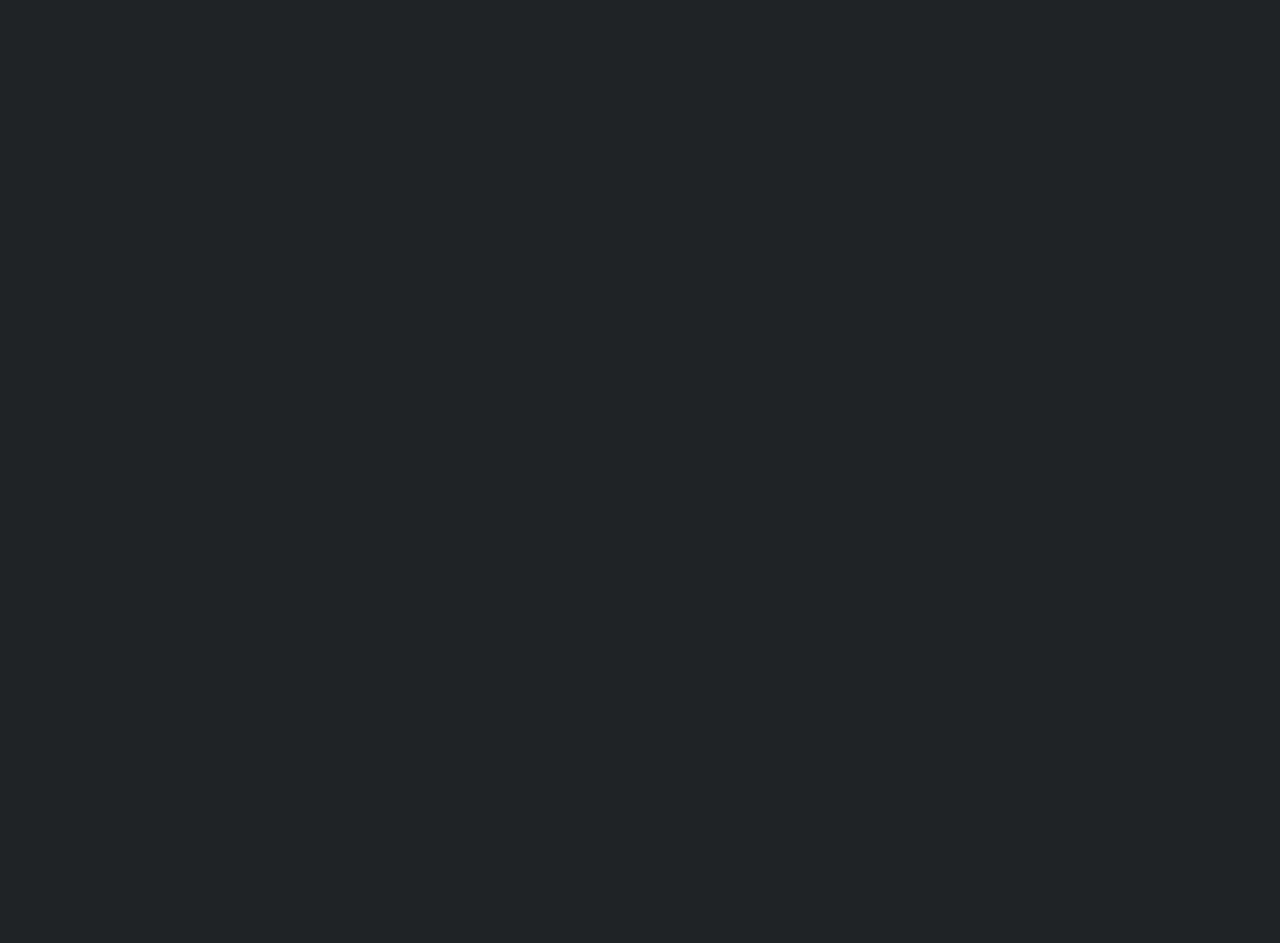
==== commit 25bb4659: "video jett" ====
--- a/valorant--page/assets/Pages/jett.html
+++ b/valorant--page/assets/Pages/jett.html
@@ -66,7 +66,13 @@
                     </div>
 
                     <div class="agente__bloco--container jett__bloco--container">
-                        <iframe  src="https://www.youtube.com/embed/JOVVEiw21a8" title="YouTube video player" frameborder="0" allow="accelerometer; autoplay; clipboard-write; encrypted-media; gyroscope; picture-in-picture" allowfullscreen class="skill__video"></iframe>
+                        
+                        <iframe width="560" height="315" src="https://www.youtube.com/embed/F9y4RYBP8q4" 
+                        title="YouTube video player" 
+                        frameborder="0" 
+                        allow="accelerometer; autoplay; clipboard-write; encrypted-media; gyroscope; picture-in-picture" 
+                        allowfullscreen class="skill__video"></iframe>
+
                         <div class="agente__atributos jett__atributos">
                             <h3 class="jett__atributos--titulo agente__atributos--titulo">Informações do agente</h3>
                                 <ul class="atributos__lista">
--- a/valorant--page/assets/css/styles.css
+++ b/valorant--page/assets/css/styles.css
@@ -171,12 +171,12 @@
 /*=========Agentes Page=========*/
 
 .agente {
-    background-image: url("../img/jett/bg.png");
+    background-image:url("../img/jett/bg.png");
     background-repeat: no-repeat;
     background-position: top;
     background-size: cover;
     background-color: var(--cor-primaria);
-    padding: 0;
+    padding: 0 0 0 0;
 }
 
 .agente__bloco {
@@ -186,20 +186,20 @@
     margin-bottom: 0.5rem;
 }
 
-.agente__titulo {
+.pagina__titulo {
     display: inline-block;
-    font-family: var(--fonte-secundaria);
+    font-family: 'Druk Wide Bold';
     font-size: 8vw;
+    font-weight: 500;
     color: transparent;
     -webkit-text-stroke: 1px var(--branco);
     justify-self: center;
-    text-transform: uppercase;
 }
 
 .agente__conteudo {
     background-color: var(--branco);
-    width: 52vw;
-    height: 39.5vw;
+    width: 51vw;
+    height: 33.4vw;
     padding: 1rem;
     grid-column: 1;
     grid-row: 2;
@@ -216,14 +216,14 @@
 
 .agente__bloco--lore {
     font-family: var(--fonte-principal);
-    line-height: 130%;
+    line-height: 120%;
     margin: 0.7rem 1rem;
+    font-size: 13px;
 }
 
 .agente__bloco--container {
     display: flex;
     gap: 2.5rem;
-
 }
 
 .skill__video {
@@ -234,103 +234,263 @@
 }
 
 .agente__atributos {
+    margin-left: 26.5vw;
     display: flex;
     flex-direction: column;
     gap: 1rem;
-    margin-left: 27.2vw;
+}
+
+.agente__atributos--titulo {
     font-family: var(--fonte-secundaria);
-}
-
-.agente__atributos--titulo {
     font-size: 1rem;
     margin: 1.1rem 0;
 }
 
 .atributos__lista {
-    font-size: 0.8rem;
+    font-family: var(--fonte-secundaria);
+    font-size: 11.5px;
     display: flex;
     flex-direction: column;
     gap: 1.2rem;
 }
 
-.atributos__lista--itens {
-    display: flex;
-    gap: 0.5em
+.atributos__lista--items {
+    display: flex;
+    gap: 0.5em;
 }
 
 .atributo__atributo {
     color: var(--cor-terciaria);
 }
 
-.atributo__resultado {
-    color: var(--cor-secundaria);
-}
-
 .agente__habilidades {
+    width: 53.1vw;
+    background-color: var(--cor-secundaria);
     grid-column: 1;
     grid-row: 3;
-    background-color: var(--cor-secundaria);
-    width: 54.23vw;
     justify-self: center;
-    padding: 1rem;
-}
-
-.agentes__habilidades--lista {
-   /*display: flex;
-    justify-content: center;
-    gap: 0.5rem;
-    align-items: center;*/
+    margin-bottom: 3rem;
+}
+
+.agente__habilidades--lista {
     display: grid;
     grid-template-columns: 25% 25% 25% 25%;
-    padding: 0.25rem;
+    padding: 0.5rem;
     text-align: center;
     color: var(--branco);
-    align-items: center;
-    justify-content: center;
-}¨
-
-.agente__habilidade {
+}
+
+.agentes__habilidade {
     display: flex;
     flex-direction: column;
     align-items: center;
     justify-content: flex-start;
-    padding: 0.25rem;
+    padding: 0.5rem;
 }
 
 .habilidade__img--container {
     height: 4vw;
     width: 4vw;
     background-position: center;
+    background-size: contain;
     background-repeat: no-repeat;
-    background-size: contain;
-    cursor: pointer;
-    display: inline-block;
-}
-
-.habilidade1 {
-    background-image: url('../img/Sova/skill-1.svg');
-}
-
-.habilidade2 {
-    background-image: url('../img/Sova/skill-2.svg');
-}
-
-.habilidade3 {
-    background-image: url('../img/Sova/skill-3.svg');
-}
-
-.habilidade4 {
-    background-image: url('../img/Sova/skill-4.svg');
-}
+}
+
+
 
 .habilidade__titulo {
     font-family: var(--fonte-secundaria);
-    font-size: 0.9rem;
-    margin: 1rem 0 0.5rem 0;
+    font-size: 12px;
+    margin: 1rem 0 0.5rem;
     cursor: pointer;
 }
 
 .habilidade__desc {
-    font-size: 0.5rem;
+    font-size: 9px;
+    color: rgb(209, 209, 209);
     line-height: 140%;
+}
+
+@media screen and (max-width: 1024px) {
+    .agente {
+        background-size: cover;
+    }
+
+    .agente__bloco {
+        margin-bottom: 1rem;
+        grid-template-columns: 54% 10% auto;
+    }
+    
+    .agente__conteudo {
+        width: 48vw;
+        height: 41.31vw;
+        padding: 0.6rem;
+        justify-self: end;
+        margin-bottom: 2.5rem;
+    }
+    
+    .agente__bloco--titulo {
+        font-size: 1.3rem;
+        margin: 0.7rem 0 0 1rem;
+    }
+    
+    .agente__bloco--lore {
+        line-height: 125%;
+        margin: 1rem 1rem;
+        font-size: 0.7rem;
+    }
+
+    .skill__video {
+        display: none;
+    }
+
+    .agente__atributos--titulo {
+        font-size: 1.1rem;
+        margin: 1rem 0;
+    }
+
+    .atributos__lista {
+        flex-direction: row;
+        flex-wrap: wrap;
+        font-size: 0.7rem;
+        gap: 1.2rem;
+    }
+
+    .agente__atributos {
+        margin-left: 1rem;
+    }
+
+    .agente__habilidades {
+        grid-column: 2;
+        grid-row: 2;
+        justify-self: start;
+    }
+
+    .agente__habilidades {
+        background-color: var(--cor-secundaria);
+        width: 10vw;
+        height: 64.5vh;
+    }
+    
+    .agente__habilidades--lista {
+        display: flex;
+        flex-direction: column;
+        padding: 0.5rem;
+        align-items: center;
+        color: var(--branco);
+        gap: 1.3rem;
+    }
+    
+    .agentes__habilidade {
+        display: flex;
+        flex-direction: column;
+        align-items: center;
+        justify-content: flex-start;
+        padding: 0.5rem;
+    }
+
+    .habilidade__titulo {
+        font-size: 0.6rem;
+    }
+    
+    .habilidade__desc {
+        display: none;
+    }
+}
+
+@media screen and (min-width: 1629px) {
+    .agente__conteudo {
+        width: 50.5vw;
+        height: 29.2vw;
+        padding: 1.1rem;
+    }
+
+    .skill__video {
+        top: 57.66vh;
+        height: 31.5vh;
+    }
+
+    .agente__atributos {
+        margin-left: 27.5vw;
+    }
+    
+    .agente__atributos--titulo {
+        font-size: 1.15rem;
+    }
+    
+    .atributos__lista {
+        font-size: 12px;
+        gap: 1.7rem;
+    }
+
+    .agente__habilidades {
+        width: 52.7vw;
+        margin-bottom: 4rem;
+    }
+
+}
+
+@media screen and (min-width: 1920px) {
+    .agente {
+        background-size: cover;
+    }
+
+    .agente__bloco {
+        margin-bottom: 0.6rem;
+    }
+    
+    .pagina__titulo {
+        font-size: 9vw;
+    }
+    
+    .agente__conteudo {
+        width: 51vw;
+        height: 30.08vw;
+        padding: 1rem;
+    }
+    
+    .agente__bloco--titulo {
+        font-size: 2.5rem;
+        margin: 0.7rem 0 0 1rem;
+    }
+    
+    .agente__bloco--lore {
+        line-height: 125%;
+        margin: 1rem 1rem;
+        font-size: 0.95rem;
+    }
+
+    .skill__video {
+        top: 29vw;
+        left: 4.4vw;
+        width: 28.1vw;
+        height: 15.5vw;
+    }
+
+    .agente__atributos--titulo {
+        font-size: 1.6rem;
+        margin: 1.1rem 0;
+    }
+
+    .atributos__lista {
+        font-size: 0.9rem;
+        gap: 1.7rem;
+    }
+
+    .agente__atributos {
+        margin-left: 25.5vw;
+    }
+
+    .agente__habilidades {
+        width: 52.79vw;
+        margin-bottom: 8rem;
+    }
+
+    .habilidade__titulo {
+        font-size: 1rem;
+    }
+    
+    .habilidade__desc {
+        font-size: 0.65rem;
+    }
 }